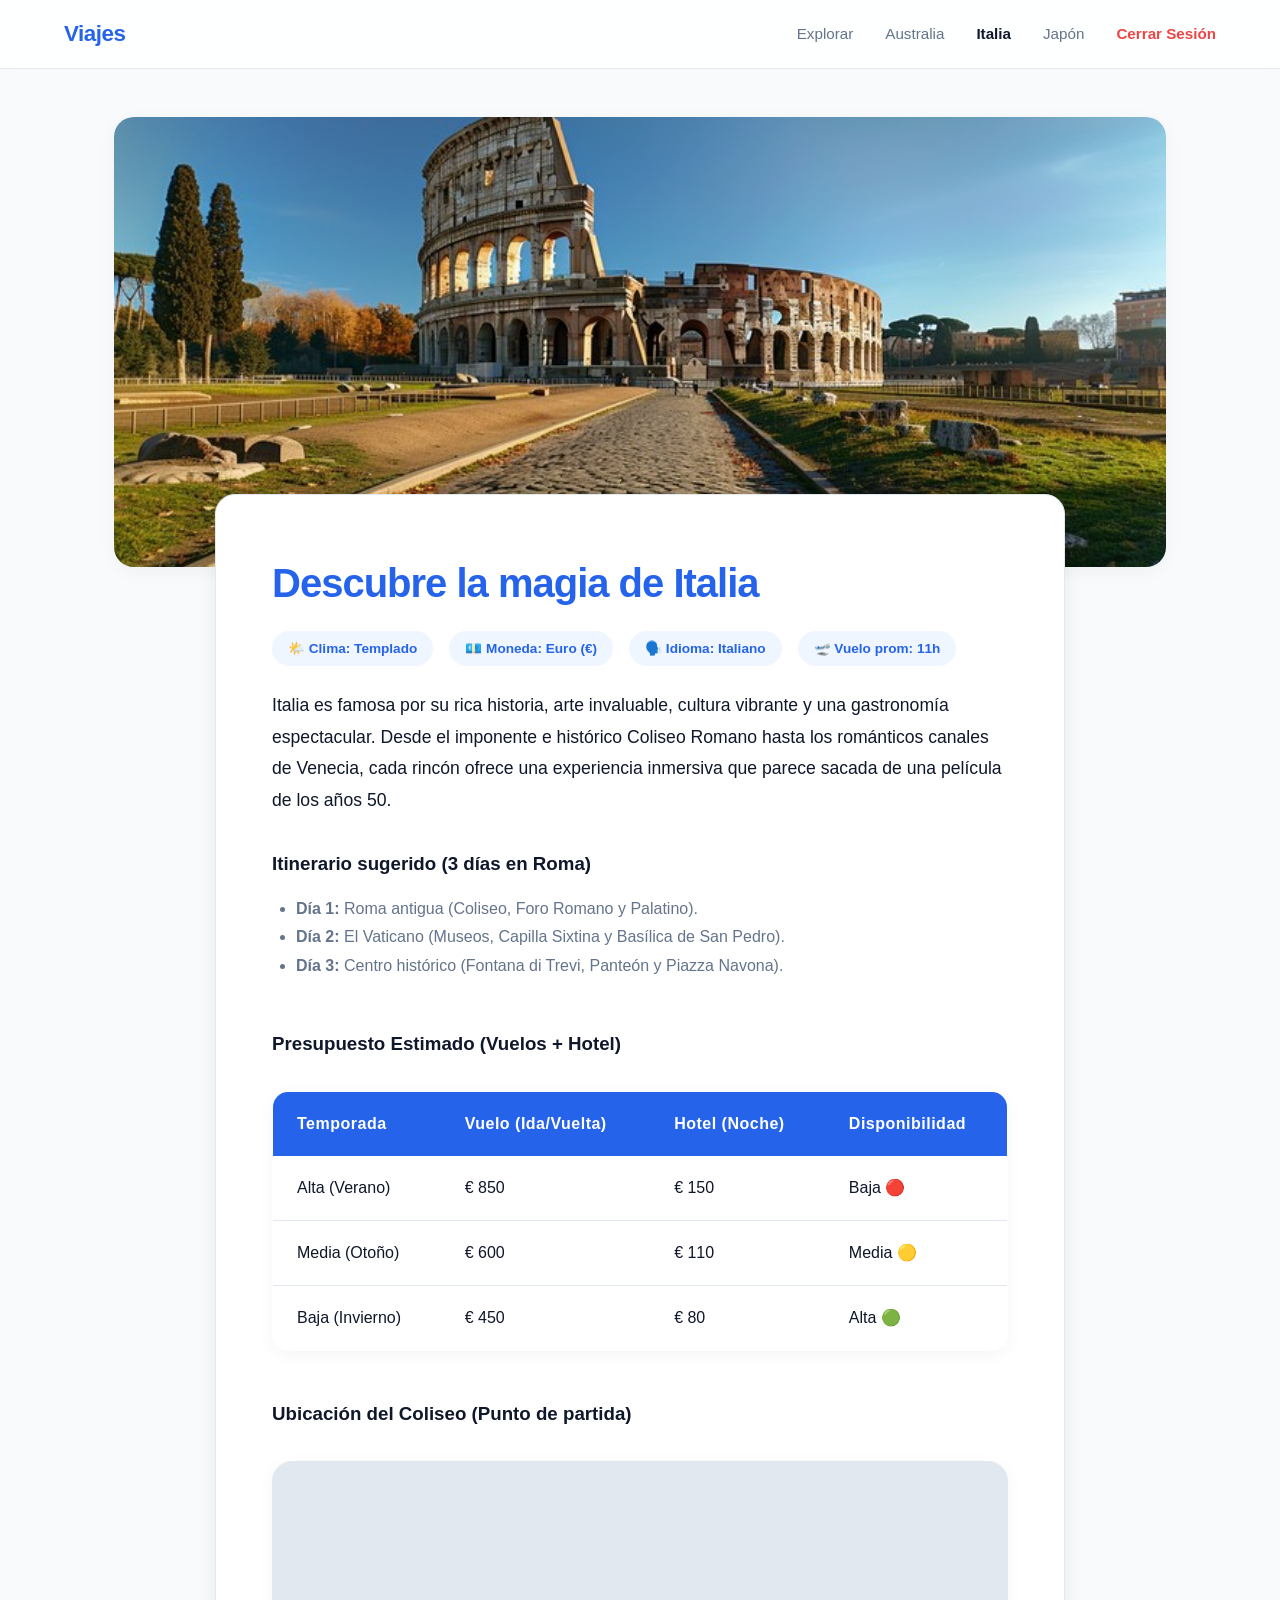
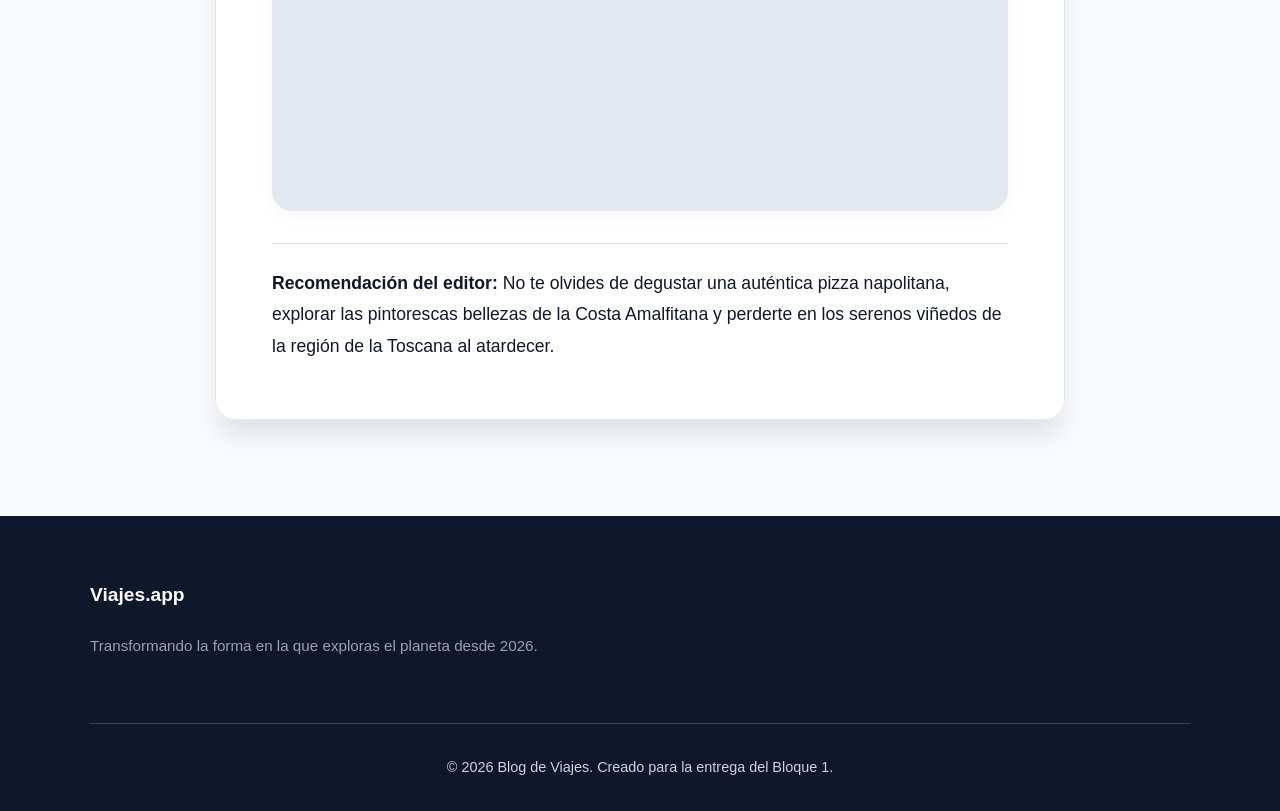
==== italia.html @ 45500e3d "Add files via upload" ====
<!DOCTYPE html>
<html lang="es">
<head>
    <meta charset="UTF-8">
    <meta name="viewport" content="width=device-width, initial-scale=1.0">
    <title>Italia | Viajes</title>
    <link rel="stylesheet" href="assets/css/style.css">
</head>
<body>

    <header>
        <h1>Viajes</h1>
        <nav>
            <ul>
                <li><a href="dashboard.html">Explorar</a></li>
                <li><a href="australia.html">Australia</a></li>
                <li><a href="italia.html" style="color: var(--text-main); font-weight: 600;">Italia</a></li>
                <li><a href="japon.html">Japón</a></li>
                <li><a href="index.html" class="nav-logout">Cerrar Sesión</a></li>
            </ul>
        </nav>
    </header>

    <main>
        <img src="assets/img/italia.jpg" alt="Vista del Coliseo" class="hero fade-in" style="margin-bottom: 0;">

        <article class="fade-in delay-1" style="background: var(--bg-surface); padding: 3.5rem; border-radius: var(--radius); box-shadow: var(--shadow-hover); max-width: 850px; margin: -80px auto 4rem auto; position: relative; z-index: 10; border: 1px solid var(--border-color);">
            
            <h2 style="font-size: 2.5rem; color: var(--accent); margin-bottom: 1rem; letter-spacing: -1px;">Descubre la magia de Italia</h2>
            
            <div class="badges-container">
                <span class="badge">🌤️ Clima: Templado</span>
                <span class="badge">💶 Moneda: Euro (€)</span>
                <span class="badge">🗣️ Idioma: Italiano</span>
                <span class="badge">🛫 Vuelo prom: 11h</span>
            </div>
            
            <p style="font-size: 1.1rem; line-height: 1.8; color: var(--text-main); margin-bottom: 1.5rem;">
                Italia es famosa por su rica historia, arte invaluable, cultura vibrante y una gastronomía espectacular. Desde el imponente e histórico Coliseo Romano hasta los románticos canales de Venecia, cada rincón ofrece una experiencia inmersiva que parece sacada de una película de los años 50.
            </p>
            
            <h3 style="margin: 2rem 0 1rem; color: var(--text-main);">Itinerario sugerido (3 días en Roma)</h3>
            <ul style="margin-left: 1.5rem; margin-bottom: 2rem; color: var(--text-muted); line-height: 1.8;">
                <li><strong>Día 1:</strong> Roma antigua (Coliseo, Foro Romano y Palatino).</li>
                <li><strong>Día 2:</strong> El Vaticano (Museos, Capilla Sixtina y Basílica de San Pedro).</li>
                <li><strong>Día 3:</strong> Centro histórico (Fontana di Trevi, Panteón y Piazza Navona).</li>
            </ul>
            <!-- Tabla premium -->
            <h3 style="margin: 3rem 0 1rem; color: var(--text-main);">Presupuesto Estimado (Vuelos + Hotel)</h3>
            <table class="premium-table">
                <thead>
                    <tr>
                        <th>Temporada</th>
                        <th>Vuelo (Ida/Vuelta)</th>
                        <th>Hotel (Noche)</th>
                        <th>Disponibilidad</th>
                    </tr>
                </thead>
                <tbody>
                    <tr>
                        <td>Alta (Verano)</td>
                        <td>€ 850</td>
                        <td>€ 150</td>
                        <td>Baja 🔴</td>
                    </tr>
                    <tr>
                        <td>Media (Otoño)</td>
                        <td>€ 600</td>
                        <td>€ 110</td>
                        <td>Media 🟡</td>
                    </tr>
                    <tr>
                        <td>Baja (Invierno)</td>
                        <td>€ 450</td>
                        <td>€ 80</td>
                        <td>Alta 🟢</td>
                    </tr>
                </tbody>
            </table>

            <!-- Google Maps -->
            <h3 style="margin: 3rem 0 1rem; color: var(--text-main);">Ubicación del Coliseo (Punto de partida)</h3>
            <div class="iframe-container">
                <iframe 
                    src="https://www.google.com/maps/embed?pb=!1m18!1m12!1m3!1d2970.123073808986!2d12.492230915441486!3d41.89021017922126!2m3!1f0!2f0!3f0!3m2!1i1024!2i768!4f13.1!3m3!1m2!1s0x132f61b6532013ad%3A0x28f1c82e908503c4!2sColiseo!5e0!3m2!1ses!2smx!4v1680000000000!5m2!1ses!2smx" 
                    allowfullscreen="" 
                    loading="lazy" 
                    referrerpolicy="no-referrer-when-downgrade">
                </iframe>
            </div>

            <p style="font-size: 1.1rem; line-height: 1.8; color: var(--text-main); padding-top: 1.5rem; border-top: 1px solid var(--border-color);">
                <strong>Recomendación del editor:</strong> No te olvides de degustar una auténtica pizza napolitana, explorar las pintorescas bellezas de la Costa Amalfitana y perderte en los serenos viñedos de la región de la Toscana al atardecer.
            </p>

        </article>
    </main>

    <footer>
        <div class="footer-content">
            <div class="footer-col">
                <h4>Viajes.app</h4>
                <p style="color: #94a3b8; font-size: 0.95rem; margin-bottom: 1rem;">Transformando la forma en la que exploras el planeta desde 2026.</p>
            </div>
            </div>
        <div class="footer-bottom">
            <p>&copy; 2026 Blog de Viajes. Creado para la entrega del Bloque 1.</p>
        </div>
    </footer>

</body>
</html>
---- assets/css/style.css ----
/* VARIABLES */
:root {
    --bg-body: #f8fafc;
    --bg-surface: #ffffff;
    --text-main: #0f172a;
    --text-muted: #64748b;
    --accent: #2563eb;
    --accent-hover: #1d4ed8;
    --border-color: #e2e8f0;
    --shadow-soft: 0 4px 20px -2px rgba(15, 23, 42, 0.05);
    --shadow-hover: 0 20px 25px -5px rgba(15, 23, 42, 0.1);
    --radius: 20px;
}

* {
    margin: 0;
    padding: 0;
    box-sizing: border-box;
    font-family: -apple-system, BlinkMacSystemFont, "Segoe UI", Roboto, sans-serif;
}

body {
    background-color: var(--bg-body);
    color: var(--text-main);
    line-height: 1.6;
    -webkit-font-smoothing: antialiased;
}

/* ANIMACIONES GLOBALES */
/* Le ponemos esta clase a lo que queramos que aparezca flotando */
.fade-in {
    animation: fadeIn 0.8s ease-out forwards;
    opacity: 0; /* Empieza invisible */
}

/* Retrasamos algunas partes para hacer un efecto "cascada" */
.delay-1 { animation-delay: 0.2s; }
.delay-2 { animation-delay: 0.4s; }

@keyframes fadeIn {
    from {
        opacity: 0;
        transform: translateY(20px);
    }
    to {
        opacity: 1;
        transform: translateY(0);
    }
}

/* HEADER FLOTANTE */
header {
    position: sticky;
    top: 0;
    z-index: 100;
    background: rgba(255, 255, 255, 0.85);
    backdrop-filter: blur(12px);
    border-bottom: 1px solid var(--border-color);
    padding: 1rem 5%;
    display: flex;
    justify-content: space-between;
    align-items: center;
}

header h1 { font-size: 1.4rem; font-weight: 800; color: var(--accent); letter-spacing: -0.5px; }
nav ul { display: flex; gap: 2rem; list-style: none; }
nav a { color: var(--text-muted); text-decoration: none; font-weight: 500; font-size: 0.95rem; transition: color 0.2s; }
nav a:hover { color: var(--text-main); }
.nav-logout { color: #ef4444 !important; font-weight: 600; }

/* COMPONENTES (Botones, Inputs, Badges) */
.input-group { margin-bottom: 1.5rem; }
.input-group label { display: block; margin-bottom: 0.5rem; font-size: 0.85rem; font-weight: 600; }
.input-group input { width: 100%; padding: 1rem; background-color: var(--bg-body); border: 1px solid var(--border-color); border-radius: 12px; font-size: 1rem; outline: none; transition: all 0.2s; }
.input-group input:focus { background-color: var(--bg-surface); border-color: var(--accent); box-shadow: 0 0 0 4px rgba(37, 99, 235, 0.1); }

button { padding: 1.1rem; background-color: var(--accent); color: white; border: none; border-radius: 12px; font-size: 1rem; font-weight: 600; cursor: pointer; transition: all 0.2s; }
button:hover { background-color: var(--accent-hover); }
button:active { transform: scale(0.98); }

/* Píldoras de información para los destinos */
.badges-container {
    display: flex;
    gap: 1rem;
    margin-bottom: 1.5rem;
    flex-wrap: wrap;
}
.badge {
    background-color: #eff6ff; /* Azul clarito */
    color: var(--accent);
    padding: 0.4rem 1rem;
    border-radius: 99px; /* Para que quede ovalado */
    font-size: 0.85rem;
    font-weight: 600;
}

/* ==========================================
   LAYOUTS (Login y Dashboard)
   ========================================== */
.login-wrapper { height: calc(100vh - 70px); display: flex; justify-content: center; align-items: center; padding: 1rem; }
.login-card { background: var(--bg-surface); padding: 3.5rem 3rem; border-radius: var(--radius); box-shadow: var(--shadow-soft); width: 100%; max-width: 440px; border: 1px solid rgba(255, 255, 255, 0.5); }
.login-card h2 { font-size: 2rem; margin-bottom: 0.5rem; font-weight: 700; letter-spacing: -1px; }

.error-msg { background-color: #fef2f2; color: #b91c1c; padding: 1rem; border-radius: 12px; font-size: 0.9rem; margin-bottom: 1.5rem; display: none; border: 1px solid #fecaca; }

main { max-width: 1100px; margin: 3rem auto; padding: 0 1.5rem; }
.hero { width: 100%; height: 450px; object-fit: cover; border-radius: var(--radius); box-shadow: var(--shadow-soft); }

.section-header { margin-top: 4rem; margin-bottom: 2rem; }
.section-header h2 { font-size: 2.2rem; letter-spacing: -1px; }

.destinos-grid { display: grid; grid-template-columns: repeat(auto-fit, minmax(300px, 1fr)); gap: 2.5rem; }
.destino-card { text-decoration: none; color: inherit; display: block; border-radius: var(--radius); overflow: hidden; background: var(--bg-surface); box-shadow: var(--shadow-soft); transition: all 0.3s; }
.destino-card:hover { transform: translateY(-8px); box-shadow: var(--shadow-hover); }
.img-wrapper { width: 100%; height: 260px; overflow: hidden; }
.img-wrapper img { width: 100%; height: 100%; object-fit: cover; transition: transform 0.5s ease; }
.destino-card:hover .img-wrapper img { transform: scale(1.05); }
.destino-info { padding: 1.8rem; }
.destino-info h3 { font-size: 1.4rem; margin-bottom: 0.5rem; }
.destino-info p { color: var(--text-muted); font-size: 0.95rem; }

/* ==========================================
   FOOTER VIP (Nuevo)
   ========================================== */
footer {
    background-color: #0f172a; /* Azul súper oscuro */
    color: #cbd5e1;
    padding: 4rem 1.5rem 2rem;
    margin-top: 6rem;
}

.footer-content {
    max-width: 1100px;
    margin: 0 auto;
    display: grid;
    grid-template-columns: repeat(auto-fit, minmax(250px, 1fr));
    gap: 3rem;
    margin-bottom: 3rem;
}

.footer-col h4 {
    color: white;
    font-size: 1.2rem;
    margin-bottom: 1.5rem;
}

.footer-col ul { list-style: none; }
.footer-col ul li { margin-bottom: 0.8rem; }
.footer-col ul li a { color: #cbd5e1; text-decoration: none; transition: color 0.2s; }
.footer-col ul li a:hover { color: white; }

.footer-bottom {
    max-width: 1100px;
    margin: 0 auto;
    border-top: 1px solid #334155;
    padding-top: 2rem;
    text-align: center;
    font-size: 0.9rem;
}

@keyframes shake {
    0%, 100% { transform: translateX(0); }
    20%, 60% { transform: translateX(-5px); }
    40%, 80% { transform: translateX(5px); }
}

/* ==========================================
   TABLAS Y MULTIMEDIA (Requisitos Rúbrica)
   ========================================== */
.premium-table {
    width: 100%;
    border-collapse: collapse;
    margin: 2rem 0;
    background: var(--bg-surface);
    border-radius: 16px;
    overflow: hidden; /* Para que los bordes redondeados funcionen en la tabla */
    box-shadow: var(--shadow-soft);
    border: 1px solid var(--border-color);
}

.premium-table th {
    background-color: var(--accent);
    color: white;
    padding: 1.2rem 1.5rem;
    text-align: left;
    font-weight: 600;
    letter-spacing: 0.5px;
}

.premium-table td {
    padding: 1.2rem 1.5rem;
    border-bottom: 1px solid var(--border-color);
    color: var(--text-main);
    transition: background-color 0.2s;
}

.premium-table tr:last-child td {
    border-bottom: none;
}

.premium-table tr:hover td {
    background-color: #f1f5f9; /* Efecto hover en las filas */
}

/* Contenedor para el mapa o video incrustado */
.iframe-container {
    width: 100%;
    height: 350px;
    border-radius: var(--radius);
    overflow: hidden;
    box-shadow: var(--shadow-soft);
    margin: 2rem 0;
    border: 1px solid var(--border-color);
    background: #e2e8f0; /* Color de carga */
}

.iframe-container iframe {
    width: 100%;
    height: 100%;
    border: none;
}

/* SECCIONES EXTRA DASHBOARD (Stats, Reviews, Newsletter)*/

/* Bloque de números/estadísticas */
.stats-container {
    display: flex;
    justify-content: space-around;
    flex-wrap: wrap;
    gap: 2rem;
    padding: 3rem 2rem;
    background: var(--bg-surface);
    border-radius: var(--radius);
    box-shadow: var(--shadow-soft);
    margin: 4rem 0;
    border: 1px solid var(--border-color);
}

.stat-item { text-align: center; }
.stat-number { font-size: 2.8rem; font-weight: 800; color: var(--accent); margin-bottom: 0.2rem; line-height: 1; }
.stat-label { color: var(--text-muted); font-weight: 600; text-transform: uppercase; font-size: 0.85rem; letter-spacing: 1px; }

/* Cuadrícula de Testimonios */
.testimonials-grid {
    display: grid;
    grid-template-columns: repeat(auto-fit, minmax(300px, 1fr));
    gap: 2rem;
    margin-bottom: 4rem;
}

.testimonial-card {
    background: var(--bg-surface);
    padding: 2.5rem 2rem;
    border-radius: var(--radius);
    box-shadow: var(--shadow-soft);
    border: 1px solid var(--border-color);
    transition: transform 0.3s;
}

.testimonial-card:hover { transform: translateY(-5px); box-shadow: var(--shadow-hover); }

.testimonial-text { font-style: italic; color: var(--text-main); margin-bottom: 1.5rem; line-height: 1.7; font-size: 1.05rem; }

.testimonial-author { display: flex; align-items: center; gap: 1rem; }
.author-avatar { width: 50px; height: 50px; border-radius: 50%; background-color: #e2e8f0; display: flex; justify-content: center; align-items: center; font-weight: bold; color: var(--text-muted); font-size: 1.2rem; }
.author-info h4 { font-size: 1rem; margin-bottom: 0.1rem; }
.author-info p { font-size: 0.85rem; color: var(--text-muted); }

/* Banner de Newsletter */
.newsletter-section {
    background: linear-gradient(135deg, #0f172a, #1e293b);
    color: white;
    padding: 4rem 2rem;
    border-radius: var(--radius);
    text-align: center;
    margin: 5rem 0 2rem 0;
    box-shadow: var(--shadow-hover);
}

.newsletter-section h2 { margin-bottom: 1rem; font-size: 2.2rem; letter-spacing: -0.5px; color: white; }
.newsletter-section p { color: #cbd5e1; margin-bottom: 2.5rem; max-width: 500px; margin-left: auto; margin-right: auto; font-size: 1.1rem; }

.newsletter-form { display: flex; gap: 1rem; max-width: 500px; margin: 0 auto; }
.newsletter-form input { flex: 1; padding: 1.1rem 1.5rem; border: none; border-radius: 12px; font-size: 1rem; outline: none; }
.newsletter-form button { width: auto; margin-top: 0; padding: 1.1rem 2rem; white-space: nowrap; }

/* Para móviles: el newsletter se apila hacia abajo */
@media (max-width: 600px) {
    .newsletter-form { flex-direction: column; }
    .newsletter-form button { width: 100%; }
}
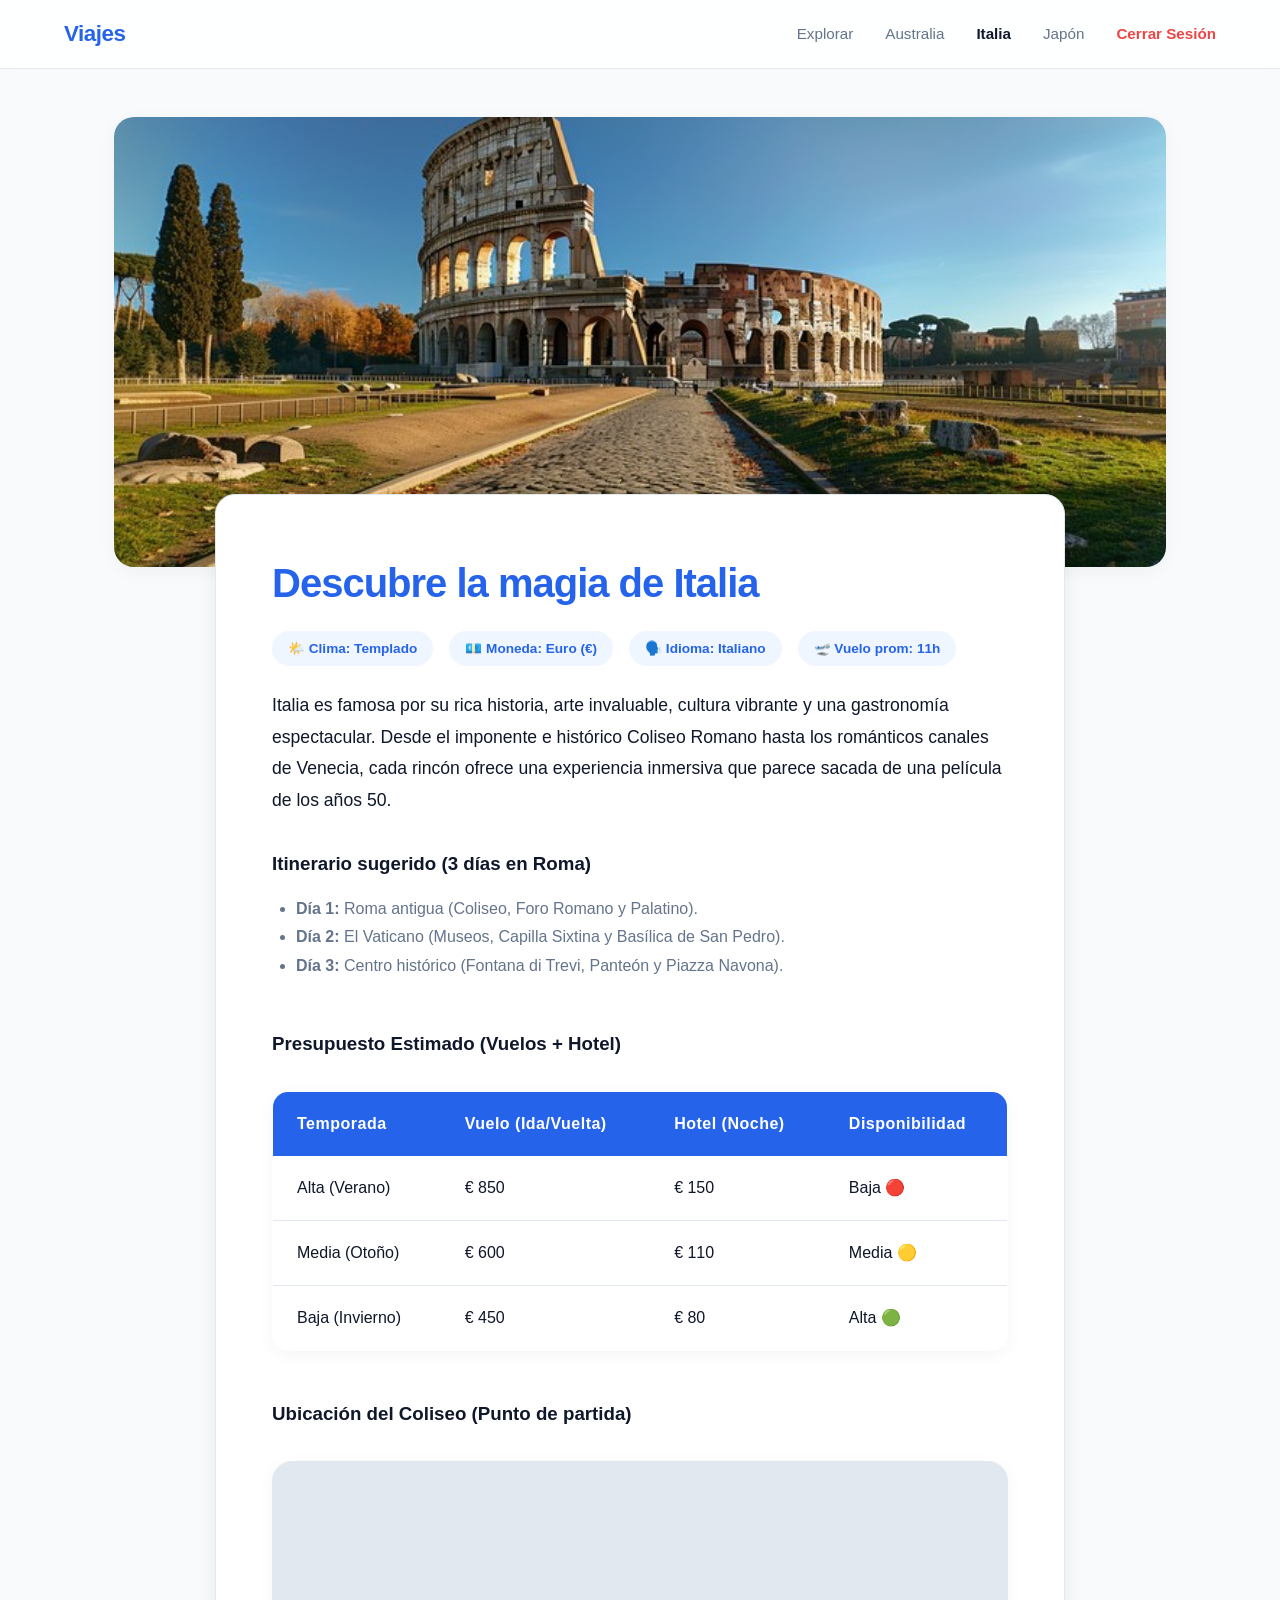
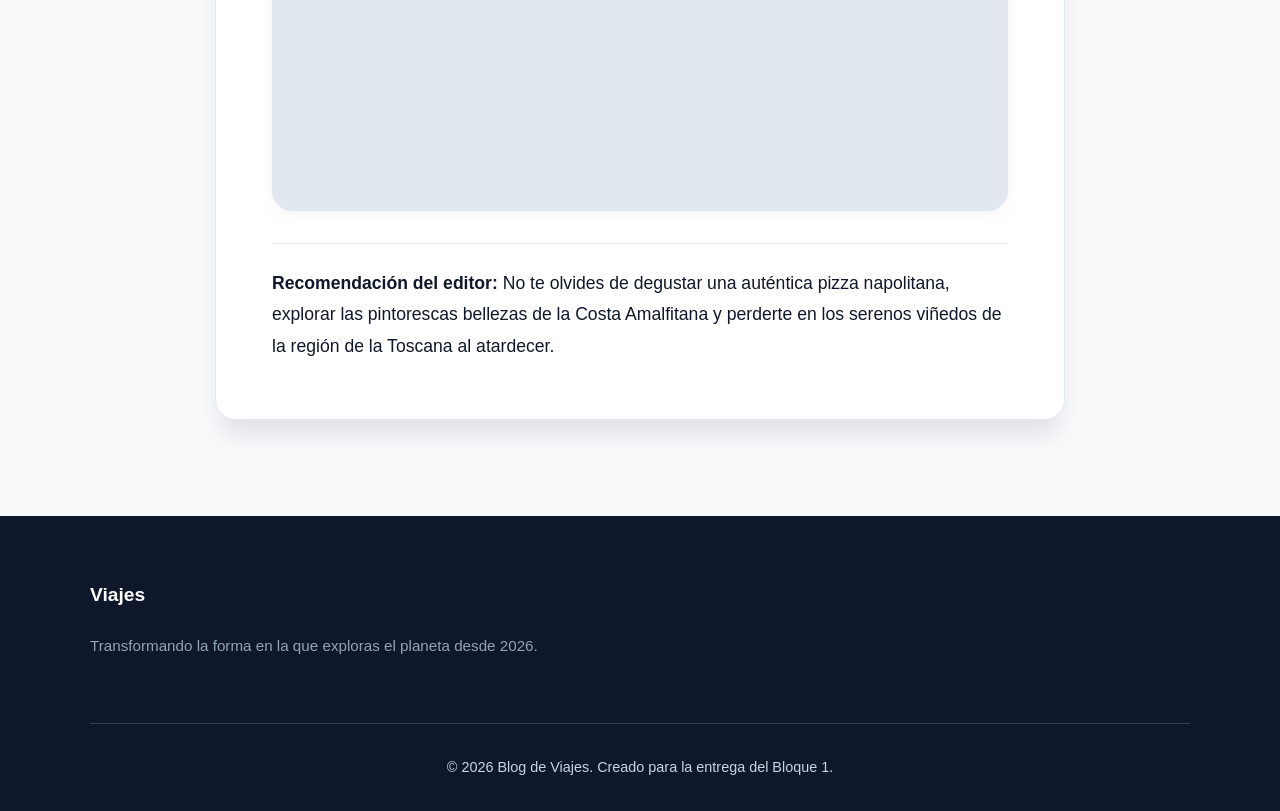
==== commit 858e8450: "Fix HTML encoding issues in italia.html" ====
--- a/italia.html
+++ b/italia.html
@@ -99,7 +99,7 @@
     <footer>
         <div class="footer-content">
             <div class="footer-col">
-                <h4>Viajes.app</h4>
+                <h4>Viajes</h4>
                 <p style="color: #94a3b8; font-size: 0.95rem; margin-bottom: 1rem;">Transformando la forma en la que exploras el planeta desde 2026.</p>
             </div>
             </div>
@@ -109,4 +109,4 @@
     </footer>
 
 </body>
-</html>+</html>
